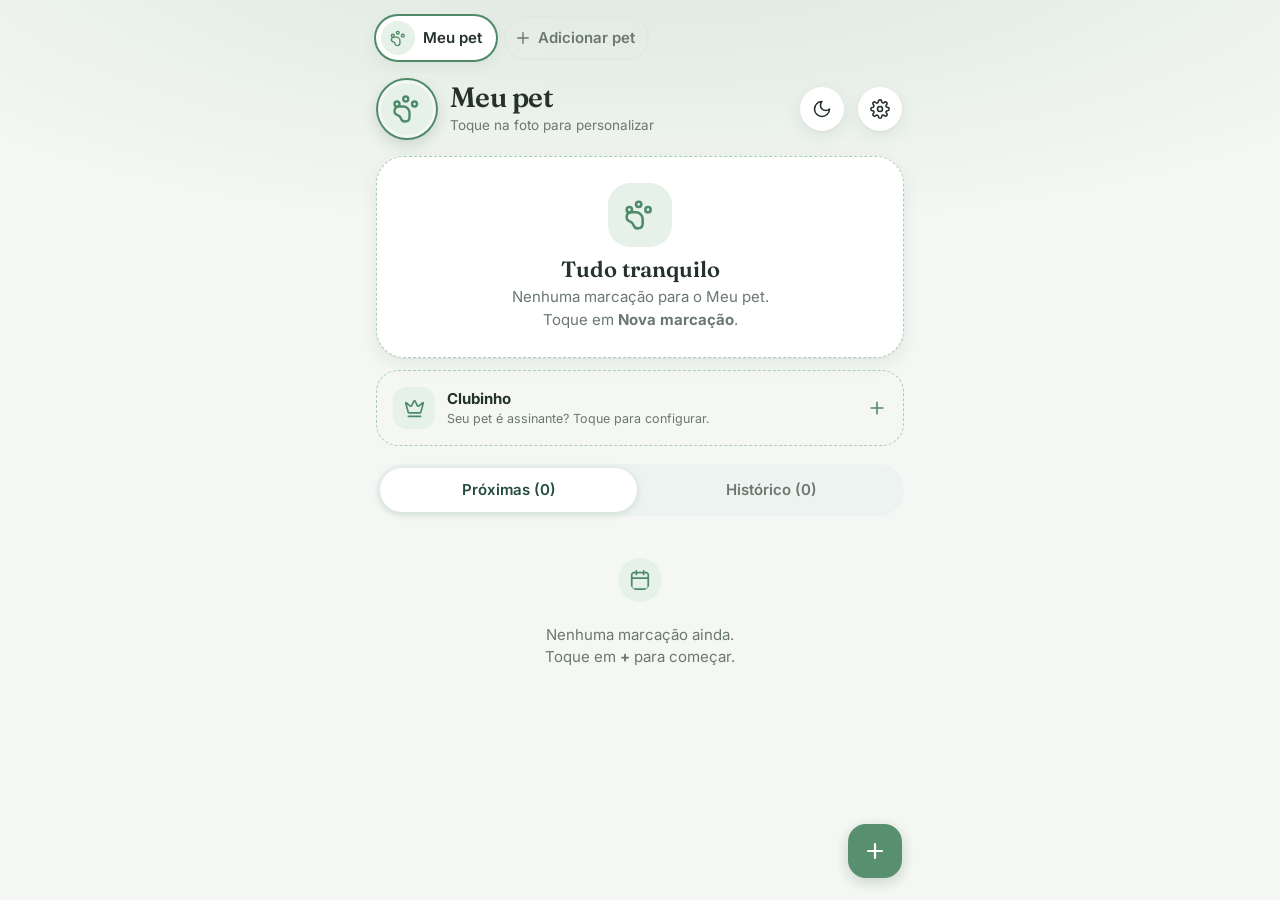
==== index.html @ 7fb4b82b "Add files via upload" ====
<!DOCTYPE html>
<html lang="pt-BR">
<head>
<meta charset="utf-8">
<meta name="viewport" content="width=device-width, initial-scale=1, viewport-fit=cover">
<title>MeuMimo Pet</title>
<meta name="theme-color" content="#4F8A68">
<script>(function(){try{var t=localStorage.getItem("meupet_theme")||"auto";var d=t==="dark"||(t==="auto"&&matchMedia("(prefers-color-scheme: dark)").matches);document.documentElement.dataset.theme=d?"dark":"light";var m=document.querySelector("meta[name=theme-color]");if(m)m.content=d?"#000000":"#4F8A68"}catch(e){}})()</script>
<link rel="manifest" href="manifest.webmanifest">
<link rel="apple-touch-icon" href="icons/icon-192.png">
<meta name="apple-mobile-web-app-capable" content="yes">
<meta name="mobile-web-app-capable" content="yes">
<meta name="apple-mobile-web-app-title" content="Meu Pet">
<link rel="preconnect" href="https://fonts.googleapis.com"><link rel="preconnect" href="https://fonts.gstatic.com" crossorigin>
<link href="https://fonts.googleapis.com/css2?family=Fraunces:opsz,wght@9..144,600&family=Inter:wght@400;500;600;700&display=swap" rel="stylesheet">
<link rel="stylesheet" href="styles.css">
</head>
<body>
<div id="app"></div>
<div id="toast" role="status" aria-live="polite"></div>
<script src="app.js"></script>
</body>
</html>
---- styles.css ----
:root {
  --g900: #244C3C; --g600: #4F8A68; --g300: #A9CDB5; --g100: #E6F1E9; --g50: #F1F7F2;
  --bg: #F4F7F3; --card: #fff; --text: #25322B; --muted: #6B786F; --line: #E1E8E2;
  --warn: #E9A23B; --warn-bg: #FDF3E1; --bad: #D95D5D; --bad-bg: #FBEBEB; --info: #3F8FA8; --info-bg: #E6F2F6;
  --r: 18px; --sh: 0 1px 2px rgba(36,76,60,.06), 0 6px 18px rgba(36,76,60,.08);
  --spring: cubic-bezier(.34,1.4,.64,1); --smooth: cubic-bezier(.2,.7,.2,1);
  --font: 'Inter', system-ui, -apple-system, 'Segoe UI', Roboto, sans-serif; --display: 'Fraunces', Georgia, serif;
}
:root[data-theme="dark"] {
  --bg: #000000; --card: #121212; --text: #F2F2F2; --muted: #9B9B9B; --line: #262626; --g50: #0C0C0C; --g100: #1E1E1E; --g300: #3d5f4e; --g600: #5FA37E; --g900: #2A2A2A; color-scheme: dark;
  --warn-bg: #3a2e18; --bad-bg: #3b2222; --info-bg: #1b3139; --sh: 0 1px 2px rgba(0,0,0,.3), 0 6px 18px rgba(0,0,0,.3);
}

* { box-sizing: border-box; -webkit-tap-highlight-color: transparent; }
html, body { margin: 0; background: var(--bg); color: var(--text); font: 15px/1.5 var(--font); -webkit-font-smoothing: antialiased; }
body { min-height: 100dvh; padding-bottom: calc(96px + env(safe-area-inset-bottom)); }
#app { max-width: 560px; margin: 0 auto; padding: calc(14px + env(safe-area-inset-top)) 16px 0; }
button { font: inherit; color: inherit; cursor: pointer; }
:focus-visible { outline: 3px solid rgba(79,138,104,.6); outline-offset: 2px; border-radius: 8px; }
svg { width: 20px; height: 20px; stroke: currentColor; fill: none; stroke-width: 2; stroke-linecap: round; stroke-linejoin: round; flex: none; }

.top { display: flex; align-items: center; gap: 14px; padding: 6px 2px 16px; }
.avatar { width: 64px; height: 64px; border-radius: 50%; background: var(--g100); color: var(--g600); display: grid; place-items: center; overflow: hidden; border: 3px solid var(--card); box-shadow: var(--sh); border-style: solid; padding: 0; }
.avatar img { width: 100%; height: 100%; object-fit: cover; } .avatar svg { width: 30px; height: 30px; }
.top h1 { margin: 0; font: 600 26px/1.1 var(--display); letter-spacing: -.02em; } .top p { margin: 2px 0 0; color: var(--muted); font-size: 13.5px; }
.top .grow { flex: 1; min-width: 0; } .icon-btn { width: 44px; height: 44px; border-radius: 14px; border: 1px solid var(--line); background: var(--card); display: grid; place-items: center; }

.hero { background: linear-gradient(135deg, #244C3C, #3a6b52); color: #fff; border-radius: 24px; padding: 20px; position: relative; overflow: hidden; box-shadow: var(--sh); animation: pop .5s var(--smooth); }
.hero::after { content: ''; position: absolute; right: -40px; top: -40px; width: 160px; height: 160px; border-radius: 50%; background: rgba(255,255,255,.08); }
.hero small { color: #bcd8c7; font-weight: 600; letter-spacing: .04em; text-transform: uppercase; font-size: 11.5px; }
.hero h2 { margin: 4px 0 2px; font: 600 28px/1.15 var(--display); } .hero .when { display: flex; flex-wrap: wrap; gap: 8px 16px; color: #e3f0e8; font-size: 14px; margin-top: 8px; } .hero .when span { display: inline-flex; gap: 6px; align-items: center; }
.hero .count { position: absolute; right: 18px; bottom: 16px; text-align: center; background: rgba(255,255,255,.14); border-radius: 16px; padding: 8px 14px; z-index: 1; } .hero .count b { display: block; font: 600 26px/1 var(--display); } .hero .count span { font-size: 11.5px; color: #cfe6d8; }
.hero.empty { background: var(--card); color: var(--text); text-align: center; border: 1px dashed var(--g300); box-shadow: none; } .hero.empty::after { display: none; } .hero.empty p { color: var(--muted); margin: 4px 0 0; }

.tabs { display: flex; gap: 6px; background: var(--g100); padding: 4px; border-radius: 14px; margin: 18px 0 12px; }
.tabs button { flex: 1; border: 0; background: none; padding: 10px; border-radius: 11px; font-weight: 600; color: var(--muted); min-height: 44px; transition: .2s; }
.tabs button.on { background: var(--card); color: var(--text); box-shadow: var(--sh); }
.list { display: grid; gap: 10px; }
.item { background: var(--card); border: 1px solid var(--line); border-radius: var(--r); padding: 14px; display: flex; gap: 12px; align-items: flex-start; box-shadow: var(--sh); animation: pop .35s var(--smooth) both; }
.item .ic { width: 44px; height: 44px; border-radius: 14px; background: var(--g100); color: var(--g600); display: grid; place-items: center; font-size: 22px; flex: none; }
.item .body { flex: 1; min-width: 0; } .item b { display: block; font-size: 15.5px; } .item .meta { color: var(--muted); font-size: 13px; margin-top: 2px; }
.item .note { font-size: 13px; margin-top: 6px; color: var(--text); opacity: .8; }
.chip { display: inline-flex; align-items: center; gap: 4px; font-size: 11.5px; font-weight: 700; padding: 3px 9px; border-radius: 99px; margin-top: 8px; background: var(--g100); color: var(--g900); }
[data-theme="dark"] .chip { color: #cfe6d8; }

.chip.hoje { background: var(--warn-bg); color: #9a6411; } .chip.late { background: var(--bad-bg); color: var(--bad); } .chip.amanha { background: var(--info-bg); color: var(--info); }
.item.done { opacity: .75; } .item.done .ic { background: var(--line); color: var(--muted); }
.menu { border: 0; background: none; width: 40px; height: 40px; border-radius: 12px; color: var(--muted); display: grid; place-items: center; margin: -6px -6px 0 0; }
.sec { font-size: 12px; font-weight: 700; letter-spacing: .06em; text-transform: uppercase; color: var(--muted); margin: 18px 4px 8px; }
.empty-s { text-align: center; color: var(--muted); padding: 30px 16px; } .empty-s svg { width: 44px; height: 44px; padding: 11px; border-radius: 50%; background: var(--g100); color: var(--g600); }

.fab { position: fixed; right: max(18px, calc(50% - 262px)); bottom: calc(22px + env(safe-area-inset-bottom)); height: 56px; padding: 0 22px 0 18px; border-radius: 28px; border: 0; background: var(--g600); color: #fff; font-weight: 700; display: flex; align-items: center; gap: 8px; box-shadow: 0 8px 22px rgba(79,138,104,.45); transition: transform .2s var(--spring); z-index: 10; }
.fab:active { transform: scale(.94); } .fab svg { stroke-width: 2.5; }

.scrim { position: fixed; inset: 0; background: rgba(10,20,15,.5); z-index: 30; animation: fade .2s; display: flex; align-items: flex-end; justify-content: center; }
.sheet { background: var(--card); width: 100%; max-width: 560px; border-radius: 26px 26px 0 0; padding: 8px 18px calc(20px + env(safe-area-inset-bottom)); max-height: 92dvh; overflow: auto; animation: up .3s var(--smooth); }
.sheet::before { content: ''; display: block; width: 40px; height: 4px; border-radius: 4px; background: var(--line); margin: 6px auto 14px; }
.sheet h3 { margin: 0 0 14px; font: 600 22px var(--display); }
.field { display: grid; gap: 6px; margin-bottom: 14px; } .field > span { font-size: 13px; font-weight: 600; color: var(--muted); }
input, select, textarea { font: inherit; color: var(--text); background: var(--bg); border: 1.5px solid var(--line); border-radius: 12px; padding: 12px 14px; width: 100%; min-height: 46px; }
input:focus, select:focus, textarea:focus { border-color: var(--g600); outline: 0; box-shadow: 0 0 0 3px rgba(79,138,104,.2); }
.row2 { display: grid; grid-template-columns: 1fr 1fr; gap: 10px; }
.types { display: flex; flex-wrap: wrap; gap: 8px; margin-bottom: 14px; } .types button { border: 1.5px solid var(--line); background: var(--bg); border-radius: 99px; padding: 8px 14px; min-height: 44px; font-weight: 600; }
.types button.on { background: var(--g600); border-color: var(--g600); color: #fff; }
.btn { border: 0; border-radius: 14px; min-height: 48px; padding: 0 18px; font-weight: 700; display: inline-flex; align-items: center; justify-content: center; gap: 8px; }
.btn.primary { background: var(--g600); color: #fff; } .btn.soft { background: var(--g100); color: var(--g900); } .btn.danger { background: var(--bad-bg); color: var(--bad); } .btn.block { width: 100%; }
[data-theme="dark"] .btn.soft { color: #cfe6d8; }

.actions { display: grid; gap: 8px; } .actions .btn { justify-content: flex-start; width: 100%; }
.foot { display: flex; gap: 10px; margin-top: 6px; } .foot .btn { flex: 1; }
#toast { position: fixed; left: 50%; bottom: calc(100px + env(safe-area-inset-bottom)); transform: translate(-50%, 20px); background: var(--g900); color: #fff; padding: 12px 18px; border-radius: 14px; opacity: 0; transition: .25s var(--smooth); pointer-events: none; z-index: 60; max-width: calc(100vw - 32px); text-align: center; font-weight: 600; }
#toast.in { opacity: 1; transform: translate(-50%, 0); }
.install { background: var(--info-bg); color: var(--info); border-radius: 14px; padding: 12px 14px; margin-bottom: 14px; display: flex; gap: 10px; align-items: center; font-size: 13.5px; font-weight: 600; }
.install button { margin-left: auto; border: 0; background: var(--info); color: #fff; border-radius: 10px; padding: 8px 14px; font-weight: 700; min-height: 40px; }
@keyframes pop { from { opacity: 0; transform: translateY(12px) scale(.98); } to { opacity: 1; transform: none; } }
@keyframes fade { from { opacity: 0; } } @keyframes up { from { transform: translateY(40px); opacity: .6; } }
@media (prefers-reduced-motion: reduce) { * { animation: none !important; transition: none !important; } }

.club { display: block; width: 100%; text-align: left; margin-top: 12px; background: var(--card); border: 1px solid var(--g300); border-radius: var(--r); padding: 14px; box-shadow: var(--sh); animation: pop .45s var(--smooth) both; }
.club.off { display: flex; align-items: center; gap: 12px; border-style: dashed; box-shadow: none; background: transparent; }
.club-top { display: flex; align-items: center; gap: 12px; } .club .cr { width: 40px; height: 40px; border-radius: 12px; background: var(--warn-bg); display: grid; place-items: center; font-size: 20px; flex: none; }
.club .grow { flex: 1; min-width: 0; } .club b { display: block; font-size: 15px; } .club small { color: var(--muted); font-size: 12.5px; display: block; }
.pay { font-size: 12px; font-weight: 700; padding: 5px 11px; border-radius: 99px; display: inline-flex; gap: 4px; align-items: center; flex: none; }
.pay.ok { background: var(--g100); color: var(--g600); } .pay.pend { background: var(--warn-bg); color: #9a6411; } .pay.late { background: var(--bad-bg); color: var(--bad); }
.club-mid { display: flex; justify-content: space-between; margin: 12px 0 6px; font-size: 13px; color: var(--muted); } .club-mid span::first-letter { text-transform: uppercase; } .club-mid b { display: inline; color: var(--text); text-transform: none; }
.bar { height: 8px; background: var(--line); border-radius: 99px; overflow: hidden; } .bar i { display: block; height: 100%; background: var(--g600); border-radius: 99px; transition: width .5s var(--smooth); }
.club .rest { margin-top: 6px; }
.chip.club-chip { background: var(--warn-bg); color: #9a6411; }
.clubchk { display: flex; align-items: center; gap: 12px; padding: 12px 14px; border-radius: 12px; background: var(--g50); border: 1.5px solid var(--line); margin-bottom: 14px; font-weight: 600; min-height: 48px; cursor: pointer; }
.clubchk input { width: 22px; height: 22px; min-height: 0; accent-color: var(--g600); flex: none; padding: 0; }
.hint { color: var(--muted); font-size: 12.5px; margin: -6px 2px 14px; }
.pays { display: grid; gap: 8px; } .payrow { display: flex; align-items: center; gap: 10px; background: var(--g50); border-radius: 12px; padding: 10px 12px; } .payrow .grow { flex: 1; min-width: 0; } .payrow b::first-letter { text-transform: uppercase; } .payrow b { display: block; font-size: 14px; } .payrow small { color: var(--muted); font-size: 12.5px; }
.t-ok { color: var(--g600); font-weight: 700; } .t-late { color: var(--bad); font-weight: 700; } .t-pend { color: #9a6411; font-weight: 700; }
.btn.sm { min-height: 44px; padding: 0 14px; font-size: 13px; }
[data-theme="dark"] .pay.pend, [data-theme="dark"] .chip.club-chip, [data-theme="dark"] .t-pend { color: #f0b765; }


.chip.taxi-chip { background: var(--info-bg); color: var(--info); }
[hidden] { display: none !important; }
.hero .count { top: 16px; bottom: auto; min-width: 64px; } .hero .count b { font-size: 22px; } .hero h2, .hero small { padding-right: 84px; display: block; } .hero .when { max-width: calc(100% - 84px); }

/* ===================== Design v2 ===================== */
body { background: radial-gradient(120% 60% at 50% -10%, color-mix(in srgb, var(--g600) 16%, transparent), transparent 60%), var(--bg); background-attachment: fixed; }
svg { stroke-width: 1.9; }
.tile { --tc: #7a8a80; width: 32px; height: 32px; border-radius: 10px; display: inline-grid; place-items: center; background: color-mix(in srgb, var(--tc) 15%, var(--card)); color: var(--tc); flex: none; }
.tile svg { width: 17px; height: 17px; } .tile.big { width: 52px; height: 52px; border-radius: 16px; } .tile.big svg { width: 26px; height: 26px; }
.c1 { --tc: #3F8FA8; } .c2 { --tc: #7C6BC4; } .c3 { --tc: #3F8A68; } .c4 { --tc: #D2506E; } .c5 { --tc: #E08A3B; } .c6 { --tc: #2A9D93; } .c7 { --tc: #7a8a80; }

/* topo */
.top { padding-bottom: 18px; } .avatar { width: 58px; height: 58px; box-shadow: 0 0 0 2px var(--g600), 0 6px 16px rgba(36,76,60,.2); border: 3px solid var(--bg); }
.top h1 { font-size: 28px; } .icon-btn { border-radius: 50%; background: var(--card); box-shadow: var(--sh); border-color: transparent; transition: transform .2s var(--spring); } .icon-btn:active { transform: scale(.9); }

/* hero */
.hero { display: grid; grid-template-columns: auto 1fr; gap: 16px; align-items: center; padding: 18px; border-radius: 28px; background: radial-gradient(90% 120% at 100% 0%, #5aa57f 0%, transparent 55%), linear-gradient(145deg, #1f4636, #2f6149); box-shadow: 0 14px 34px rgba(36,76,60,.32); cursor: pointer; transition: transform .2s var(--spring); }
.hero:active { transform: scale(.985); } .hero::after { display: none; }
.h-date { width: 68px; padding: 10px 0; text-align: center; border-radius: 20px; background: rgba(255,255,255,.14); backdrop-filter: blur(6px); border: 1px solid rgba(255,255,255,.18); }
.h-date span { display: block; font-size: 11.5px; font-weight: 700; text-transform: uppercase; letter-spacing: .08em; color: #cfe6d8; } .h-date b { display: block; font: 600 30px/1.05 var(--display); }
.h-body small { font-size: 11px; letter-spacing: .1em; } .hero h2 { font-size: 25px; margin: 2px 0 8px; padding-right: 0; }
.hero .when { display: flex; flex-wrap: wrap; gap: 6px; max-width: none; margin: 0; } .hero .when span { background: rgba(255,255,255,.13); border-radius: 99px; padding: 4px 10px 4px 8px; font-size: 12.5px; font-weight: 600; } .hero .when svg { width: 14px; height: 14px; }
.h-ico { position: absolute; right: -10px; bottom: -14px; opacity: .13; pointer-events: none; } .h-ico svg { width: 112px; height: 112px; stroke-width: 1.4; }
.h-cnt { position: absolute; top: 14px; right: 14px; background: #fff; color: var(--g900); font-size: 12px; font-weight: 800; padding: 5px 12px; border-radius: 99px; }
.hero h2, .hero small { padding-right: 0; display: block; } .h-body { padding-top: 22px; }
.hero.empty { display: block; text-align: center; padding: 26px 18px; background: var(--card); box-shadow: var(--sh); border: 1px dashed var(--g300); color: var(--text); cursor: default; }
.hero.empty .big { width: 64px; height: 64px; border-radius: 22px; background: var(--g100); color: var(--g600); display: grid; place-items: center; margin: 0 auto 10px; } .hero.empty .big svg { width: 32px; height: 32px; }
.hero.empty h2 { font-size: 22px; margin: 0; }

/* clubinho */
.club { border: 0; border-radius: 22px; padding: 16px; background: linear-gradient(160deg, color-mix(in srgb, #E9A23B 14%, var(--card)), var(--card) 55%); box-shadow: var(--sh), inset 0 0 0 1px color-mix(in srgb, #E9A23B 30%, var(--line)); }
.club .cr { width: 42px; height: 42px; border-radius: 14px; background: linear-gradient(145deg, #F4B94F, #E08A3B); color: #fff; box-shadow: 0 6px 14px rgba(224,138,59,.4); } .club .cr svg { width: 21px; height: 21px; }
.club.off { background: transparent; box-shadow: none; border: 1.5px dashed var(--g300); } .club.off .cr { background: var(--g100); color: var(--g600); box-shadow: none; } .club.off > svg { color: var(--g600); }
.dots { display: flex; gap: 6px; margin-bottom: 8px; } .dots i { flex: 1; height: 8px; border-radius: 99px; background: var(--line); } .dots i.on { background: linear-gradient(90deg, #4F8A68, #6fb28b); } .dots i.over { background: var(--bad); }
.pay { box-shadow: inset 0 0 0 1px currentColor; background: transparent !important; } .pay.ok { color: var(--g600); } .pay.pend { color: #b9770e; } .pay.late { color: var(--bad); }

/* abas */
.tabs { background: color-mix(in srgb, var(--g600) 10%, var(--card)); padding: 4px; border-radius: 99px; } .tabs button { border-radius: 99px; } .tabs button.on { background: var(--card); box-shadow: 0 2px 8px rgba(36,76,60,.14); color: var(--g900); }
[data-theme="dark"] .tabs button.on { color: var(--text); }

.mh { font-size: 12px; font-weight: 700; letter-spacing: .08em; text-transform: uppercase; color: var(--muted); margin: 10px 6px 0; } .mh::first-letter { text-transform: uppercase; } .mh:first-child { margin-top: 0; }

/* cartões */
.item { display: grid; grid-template-columns: 52px 1fr auto; gap: 12px; align-items: start; padding: 12px; border: 0; border-radius: 20px; position: relative; overflow: hidden; }
.item::before { content: ''; position: absolute; left: 0; top: 14px; bottom: 14px; width: 4px; border-radius: 0 4px 4px 0; background: var(--g300); }
.item.hoje::before { background: var(--warn); } .item.late::before { background: var(--bad); } .item.amanha::before { background: var(--info); } .item.done::before { background: var(--line); } .item.soon::before { background: var(--g600); }
.dt { width: 52px; padding: 7px 0; border-radius: 15px; text-align: center; background: var(--g100); color: var(--g900); } .dt small { display: block; font-size: 10.5px; font-weight: 700; text-transform: uppercase; letter-spacing: .08em; opacity: .75; } .dt b { display: block; font: 600 22px/1.1 var(--display); }
[data-theme="dark"] .dt { color: #e4ede7; }

.item.hoje .dt { background: var(--warn-bg); color: #9a6411; } .item.late .dt { background: var(--bad-bg); color: var(--bad); } .item.amanha .dt { background: var(--info-bg); color: var(--info); } .item.done .dt { background: var(--line); color: var(--muted); }
.item .ttl { display: flex; align-items: center; gap: 8px; font-size: 15.5px; } .item .meta { display: flex; align-items: center; gap: 4px; margin-top: 4px; } .item .meta .mi { width: 14px; height: 14px; }
.chips { display: flex; flex-wrap: wrap; gap: 6px; margin-top: 8px; } .chips .chip { margin: 0; }
.chip svg { width: 12px; height: 12px; } .chip.ok { background: var(--g100); color: var(--g600); }
.menu { border-radius: 50%; margin: -2px -2px 0 0; } .menu:active { background: var(--g100); }

/* botões */
.btn { border-radius: 16px; min-height: 50px; font-weight: 700; letter-spacing: .005em; transition: transform .18s var(--spring), box-shadow .2s, filter .2s; }
.btn:active { transform: scale(.96); }
.btn.primary { background: linear-gradient(180deg, #5BA27E, #3F8A68); color: #fff; box-shadow: 0 8px 18px rgba(63,138,104,.35), inset 0 1px 0 rgba(255,255,255,.25); }
.btn.soft { background: color-mix(in srgb, var(--g600) 11%, var(--card)); color: var(--g900); } [data-theme="dark"] .btn.soft { color: #cfe6d8; }

.btn.lg { min-height: 56px; font-size: 16px; border-radius: 18px; margin-bottom: 12px; }
.btn.sm { min-height: 44px; border-radius: 14px; }
.fab { height: 58px; padding: 0 24px 0 8px; border-radius: 99px; background: linear-gradient(180deg, #5BA27E, #3F8A68); box-shadow: 0 12px 28px rgba(63,138,104,.5), inset 0 1px 0 rgba(255,255,255,.3); letter-spacing: .01em; right: 50%; transform: translateX(50%); }
.fab:active { transform: translateX(50%) scale(.94); } .fab svg { width: 42px; height: 42px; padding: 10px; border-radius: 50%; background: rgba(255,255,255,.2); stroke-width: 2.4; }
@media (min-width: 600px) { .fab { right: calc(50% - 190px); transform: none; } .fab:active { transform: scale(.94); } }

/* folhas */
.sheet { border-radius: 30px 30px 0 0; box-shadow: 0 -20px 60px rgba(0,0,0,.25); } .sheet h3 { font-size: 24px; }
.scrim { backdrop-filter: blur(3px); }
.o-head { display: flex; gap: 14px; align-items: center; margin-bottom: 16px; } .o-head h3 { margin: 0; font-size: 22px; } .o-head p { margin: 2px 0 0; color: var(--muted); font-size: 13.5px; }
.olist { display: grid; background: var(--g50); border-radius: 18px; overflow: hidden; } .orow { display: flex; align-items: center; gap: 12px; padding: 4px 14px 4px 10px; min-height: 56px; border: 0; background: none; text-align: left; font-weight: 600; } .orow + .orow { border-top: 1px solid var(--line); }
.orow .oi { width: 38px; height: 38px; border-radius: 12px; background: var(--card); display: grid; place-items: center; color: var(--g600); box-shadow: var(--sh); } .orow > svg { color: var(--muted); width: 18px; height: 18px; } .orow .grow { flex: 1; }
.orow.danger { color: var(--bad); } .orow.danger .oi { color: var(--bad); background: var(--bad-bg); box-shadow: none; }
.orow:active { background: var(--g100); }

/* formulário */
.types { gap: 8px; } .tp { display: inline-flex; align-items: center; gap: 8px; border: 1.5px solid var(--line); background: var(--card); border-radius: 14px; padding: 6px 14px 6px 6px; min-height: 46px; font-weight: 600; color: var(--text); transition: .2s var(--spring); }
.tp span { --tc: inherit; width: 32px; height: 32px; border-radius: 10px; display: grid; place-items: center; background: color-mix(in srgb, var(--tc) 15%, var(--card)); } .tp.c1 span { color: #3F8FA8; --tc: #3F8FA8; } .tp.c2 span { color: #7C6BC4; --tc: #7C6BC4; } .tp.c3 span { color: #3F8A68; --tc: #3F8A68; } .tp.c4 span { color: #D2506E; --tc: #D2506E; } .tp.c5 span { color: #E08A3B; --tc: #E08A3B; } .tp.c6 span { color: #2A9D93; --tc: #2A9D93; } .tp.c7 span { color: #7a8a80; --tc: #7a8a80; }
.tp span svg { width: 17px; height: 17px; } .tp.on { border-color: var(--g600); background: color-mix(in srgb, var(--g600) 12%, var(--card)); box-shadow: 0 0 0 3px rgba(79,138,104,.15); }
input, select, textarea { border-radius: 14px; background: var(--card); }
.swrow { display: flex; align-items: center; gap: 12px; padding: 10px 14px; border-radius: 16px; background: var(--g50); border: 0; margin-bottom: 12px; min-height: 56px; cursor: pointer; font-weight: 600; }
.swrow input { position: absolute; opacity: 0; width: 1px; height: 1px; } .sw-t { display: flex; align-items: center; gap: 10px; flex: 1; } .sw-t svg { color: var(--g600); } .sw-t em { font-style: normal; }
.sw { width: 50px; height: 30px; border-radius: 99px; background: var(--line); position: relative; flex: none; transition: background .25s; } .sw::after { content: ''; position: absolute; left: 3px; top: 3px; width: 24px; height: 24px; border-radius: 50%; background: #fff; box-shadow: 0 2px 6px rgba(0,0,0,.25); transition: transform .28s var(--spring); }
.swrow input:checked ~ .sw { background: var(--g600); } .swrow input:checked ~ .sw::after { transform: translateX(20px); } .swrow input:focus-visible ~ .sw { outline: 3px solid rgba(79,138,104,.5); outline-offset: 2px; }
.payrow { border-radius: 16px; }
#toast { border-radius: 99px; padding: 12px 20px; box-shadow: 0 10px 30px rgba(0,0,0,.3); }

.pchips { display: flex; flex-wrap: wrap; gap: 6px; margin: -4px 0 14px; } .pchips span { background: var(--card); box-shadow: var(--sh); border-radius: 99px; padding: 5px 12px; font-size: 12.5px; font-weight: 600; color: var(--muted); }
.pnote { display: flex; gap: 10px; align-items: flex-start; width: 100%; text-align: left; border: 0; background: color-mix(in srgb, var(--warn) 10%, var(--card)); border-radius: 14px; padding: 10px 12px; margin: -2px 0 14px; font-size: 13px; color: var(--text); } .pnote svg { width: 16px; height: 16px; margin-top: 2px; color: #b9770e; } .pnote span { display: -webkit-box; -webkit-line-clamp: 2; -webkit-box-orient: vertical; overflow: hidden; }

:root[data-theme="dark"] body { background: #000; } [data-theme="dark"] #toast { background: #262626; border: 1px solid #3a3a3a; }
[data-theme="dark"] .sheet { box-shadow: 0 -1px 0 #2a2a2a, 0 -20px 60px rgba(0,0,0,.8); } [data-theme="dark"] .item, [data-theme="dark"] .club { box-shadow: inset 0 0 0 1px #1f1f1f; }
.seg { display: flex; gap: 4px; padding: 4px; border-radius: 99px; background: color-mix(in srgb, var(--g600) 10%, var(--card)); margin-bottom: 14px; }
.seg button { flex: 1; border: 0; background: none; border-radius: 99px; min-height: 44px; font-weight: 600; color: var(--muted); display: inline-flex; align-items: center; justify-content: center; gap: 6px; } .seg button svg { width: 16px; height: 16px; }
.seg button.on { background: var(--card); color: var(--text); box-shadow: 0 2px 8px rgba(0,0,0,.18); }
[data-theme="dark"] .btn.soft, [data-theme="dark"] .swrow, [data-theme="dark"] .olist, [data-theme="dark"] .payrow, [data-theme="dark"] .seg, [data-theme="dark"] .tabs { background: #181818; }
[data-theme="dark"] .seg button.on, [data-theme="dark"] .tabs button.on { background: #2a2a2a; }

/* FAB discreto */
.fab, .fab:active { right: max(18px, calc(50% - 262px)); transform: none; width: 54px; height: 54px; padding: 0; border-radius: 18px; justify-content: center; background: var(--g600); box-shadow: 0 4px 14px rgba(36,76,60,.22); opacity: .95; }
.fab:active { transform: scale(.94); }
.fab svg { width: 24px; height: 24px; padding: 0; background: none; stroke-width: 2.2; }
@media (min-width: 600px) { .fab { right: calc(50% - 262px); } }
[data-theme="dark"] .fab { background: #1f1f1f; color: #7fc29c; box-shadow: inset 0 0 0 1px #333, 0 4px 14px rgba(0,0,0,.6); }
body { padding-bottom: calc(92px + env(safe-area-inset-bottom)); }

/* Botões primários discretos */
.btn.primary { background: var(--g600); box-shadow: none; font-weight: 600; }
.btn.primary:active { filter: brightness(.92); }
.btn.lg { min-height: 52px; font-size: 15px; }
.btn { min-height: 48px; border-radius: 14px; }
.foot .btn { font-weight: 600; }
[data-theme="dark"] .btn.primary { background: #26382f; color: #9bd6b3; box-shadow: inset 0 0 0 1px #35503f; }
.types .tp.on { background: color-mix(in srgb, var(--g600) 12%, var(--card)); color: var(--text); border-color: var(--g600); }

/* Vários pets */
.pets-bar { display: flex; gap: 8px; overflow-x: auto; padding: 2px 2px 14px; margin: 0 -16px; padding-inline: 16px; scrollbar-width: none; } .pets-bar::-webkit-scrollbar { display: none; }
.pp { flex: none; display: inline-flex; align-items: center; gap: 8px; border: 0; background: var(--card); box-shadow: var(--sh); border-radius: 99px; padding: 5px 14px 5px 5px; min-height: 44px; font-weight: 600; color: var(--muted); transition: .2s var(--spring); }
.pp .pa { width: 34px; height: 34px; border-radius: 50%; overflow: hidden; background: var(--g100); color: var(--g600); display: grid; place-items: center; } .pp .pa img { width: 100%; height: 100%; object-fit: cover; } .pp .pa svg { width: 17px; height: 17px; }
.pp.on { color: var(--text); box-shadow: 0 0 0 2px var(--g600), var(--sh); } .pp:active { transform: scale(.95); }
.pp.add { background: transparent; box-shadow: inset 0 0 0 1.5px var(--line); padding: 0 14px 0 10px; gap: 6px; } .pp.add svg { width: 18px; height: 18px; }
.avatar.stack { cursor: default; }
.orow .pa2 { overflow: hidden; padding: 0; } .orow .pa2 img { width: 100%; height: 100%; object-fit: cover; }
.chip.pet-chip { background: var(--g100); color: var(--text); }
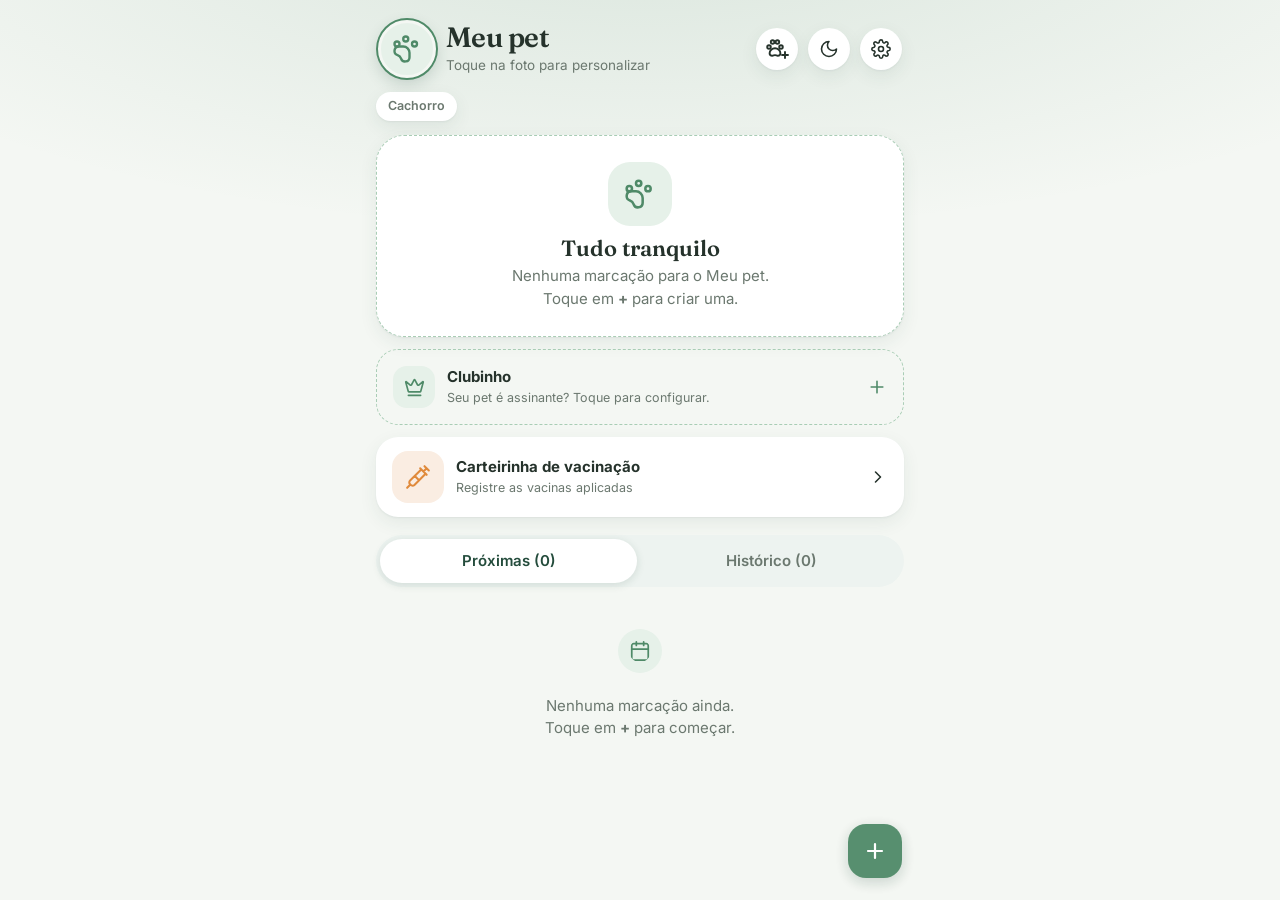
==== commit 7b39c177: "Add files via upload" ====
--- a/index.html
+++ b/index.html
@@ -7,7 +7,7 @@
 <meta name="theme-color" content="#4F8A68">
 <script>(function(){try{var t=localStorage.getItem("meupet_theme")||"auto";var d=t==="dark"||(t==="auto"&&matchMedia("(prefers-color-scheme: dark)").matches);document.documentElement.dataset.theme=d?"dark":"light";var m=document.querySelector("meta[name=theme-color]");if(m)m.content=d?"#000000":"#4F8A68"}catch(e){}})()</script>
 <link rel="manifest" href="manifest.webmanifest">
-<link rel="apple-touch-icon" href="icons/icon-192.png">
+<link rel="apple-touch-icon" href="icon-192.png">
 <meta name="apple-mobile-web-app-capable" content="yes">
 <meta name="mobile-web-app-capable" content="yes">
 <meta name="apple-mobile-web-app-title" content="Meu Pet">
@@ -18,6 +18,7 @@
 <body>
 <div id="app"></div>
 <div id="toast" role="status" aria-live="polite"></div>
+<script src="anexos.js"></script>
 <script src="app.js"></script>
 </body>
 </html>
--- a/styles.css
+++ b/styles.css
@@ -220,3 +220,33 @@
 .avatar.stack { cursor: default; }
 .orow .pa2 { overflow: hidden; padding: 0; } .orow .pa2 img { width: 100%; height: 100%; object-fit: cover; }
 .chip.pet-chip { background: var(--g100); color: var(--text); }
+
+.seg.tipo label { flex: 1; position: relative; cursor: pointer; } .seg.tipo input { position: absolute; opacity: 0; inset: 0; width: 100%; height: 100%; margin: 0; cursor: pointer; }
+.seg.tipo span { display: flex; align-items: center; justify-content: center; min-height: 44px; border-radius: 99px; font-weight: 600; color: var(--muted); transition: .2s; }
+.seg.tipo input:checked + span { background: var(--card); color: var(--text); box-shadow: 0 2px 8px rgba(0,0,0,.18); } .seg.tipo input:focus-visible + span { outline: 3px solid rgba(79,138,104,.5); }
+[data-theme="dark"] .seg.tipo input:checked + span { background: #2a2a2a; }
+
+.combo { position: relative; } .combo-list { position: absolute; left: 0; right: 0; top: calc(100% + 4px); z-index: 20; background: var(--card); border-radius: 14px; box-shadow: 0 12px 32px rgba(0,0,0,.22), inset 0 0 0 1px var(--line); max-height: 220px; overflow: auto; padding: 6px; }
+.co { display: block; width: 100%; text-align: left; border: 0; background: none; padding: 11px 12px; border-radius: 10px; min-height: 44px; font-weight: 500; color: var(--text); } .co:hover, .co.hi { background: var(--g100); } .co.new { color: var(--g600); font-weight: 700; } .co-empty { padding: 12px; color: var(--muted); font-size: 13px; }
+
+.top { gap: 10px; } .top .icon-btn { width: 42px; height: 42px; } .pets-bar[hidden] { display: none; }
+
+[data-act=addpet].icon-btn svg { width: 24px; height: 24px; }
+
+/* Anexos */
+.ax-pet { margin-bottom: 12px; } .ax-add { margin: 0 0 14px; } .ax-back { margin-top: 14px; }
+.ax-sub { display: block; color: var(--muted); font-weight: 500; font-size: 12.5px; }
+.orow[data-ax] .grow { min-width: 0; overflow-wrap: anywhere; }
+.ax-empty { margin-top: 0; text-align: center; }
+.ax-img { display: block; width: 100%; max-height: 52dvh; object-fit: contain; border-radius: 14px; background: var(--g50); margin-bottom: 12px; }
+
+/* Carteirinha de vacinação */
+.vac-card { display: flex; align-items: center; gap: 12px; width: 100%; text-align: left; margin-top: 12px; padding: 14px 16px; border: 0; border-radius: 22px; background: var(--card); box-shadow: var(--sh); }
+.vac-card .grow { flex: 1; min-width: 0; } .vac-card b { display: block; font-size: 15px; } .vac-card small { display: block; color: var(--muted); font-size: 12.5px; }
+.vac-card.late small, .ax-sub.v-late { color: var(--bad); font-weight: 700; } .vac-card.hoje small, .ax-sub.v-hoje { color: #b9770e; font-weight: 700; } .ax-sub.v-ok { color: var(--g600); }
+.v-info { margin: 0 0 14px; display: grid; grid-template-columns: auto 1fr; gap: 6px 14px; font-size: 13.5px; } .v-info dt { color: var(--muted); } .v-info dd { margin: 0; font-weight: 600; overflow-wrap: anywhere; }
+
+/* Desfazer e lembrete de backup */
+#toast.act { pointer-events: auto; display: flex; align-items: center; gap: 12px; width: max-content; }
+#toast button { border: 0; background: rgba(255,255,255,.18); color: #fff; border-radius: 99px; padding: 0 14px; min-height: 40px; font-weight: 700; flex: none; }
+.install.bk { margin-top: 0; } .install.bk span { flex: 1; } .install.bk button { margin-left: 0; } .install.bk .later { background: transparent; color: var(--info); padding: 8px 4px; }
